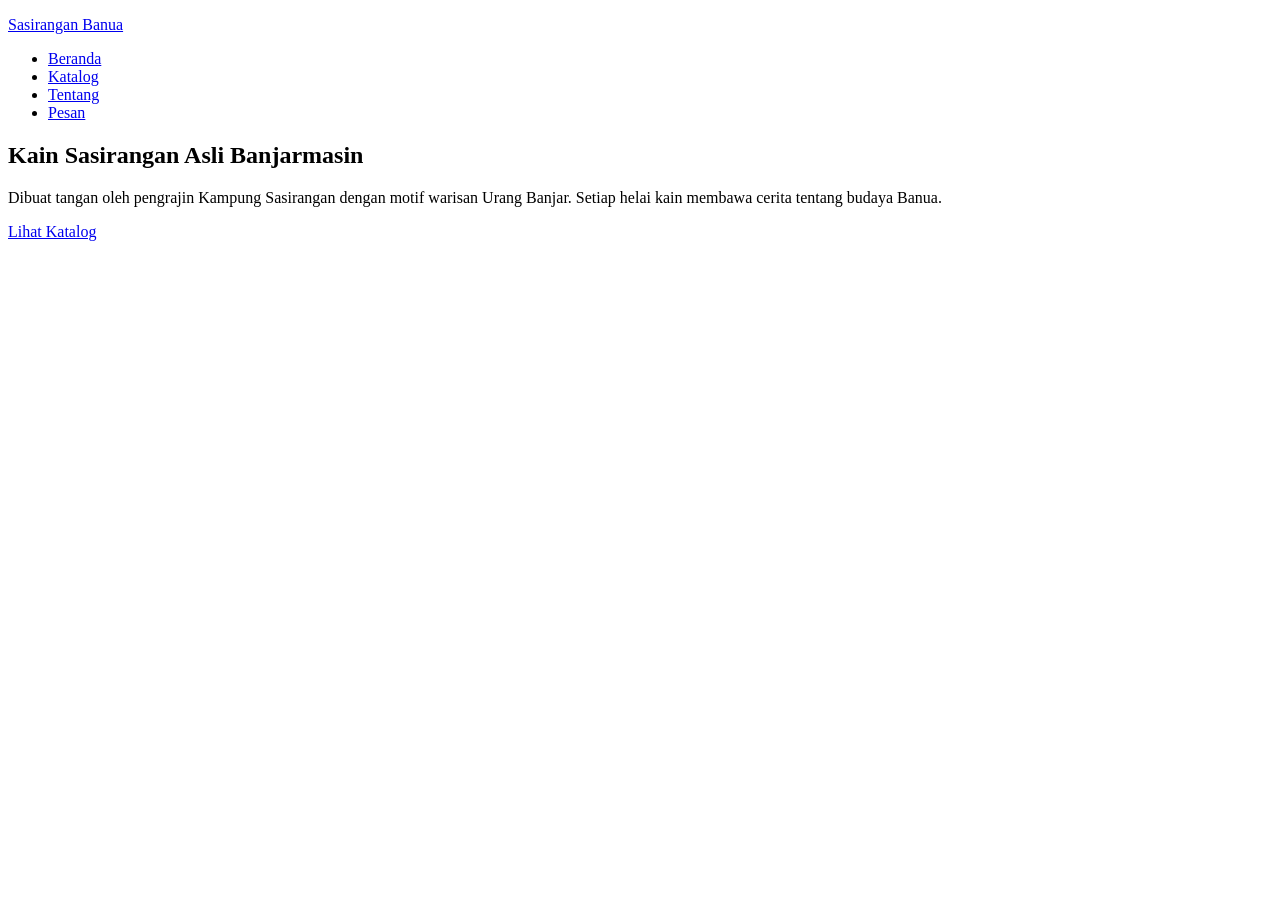
==== index.html @ 4002c0ae "Tambah kerangka halaman beranda" ====
<!DOCTYPE html>
<html lang="id">
<head>
  <meta charset="UTF-8">
  <meta name="viewport" content="width=device-width, initial-scale=1.0">
  <meta name="description" content="Katalog kain dan busana Sasirangan khas Banjarmasin karya pengrajin lokal.">
  <title>Sasirangan Banua | Kain Khas Banjar</title>
</head>
<body>
    <!-- ========== HEADER & NAVIGASI ========== -->
<header class="header-situs">
  <p class="logo"><a href="index.html">Sasirangan Banua</a></p>
  <nav aria-label="Navigasi utama">
    <ul class="menu">
      <li><a href="index.html" aria-current="page">Beranda</a></li>
      <li><a href="#katalog">Katalog</a></li>
      <li><a href="#tentang">Tentang</a></li>
      <li><a href="kontak.html">Pesan</a></li>
    </ul>
  </nav>
</header>
<main>
  <!-- ========== HERO ========== -->
  <section class="hero" id="beranda">
    <h1>Kain Sasirangan Asli Banjarmasin</h1>
    <p>Dibuat tangan oleh pengrajin Kampung Sasirangan dengan motif warisan Urang Banjar.
    Setiap helai kain membawa cerita tentang budaya Banua.</p>
    <a class="tombol" href="#katalog">Lihat Katalog</a>
  </section>
</body>
</html>
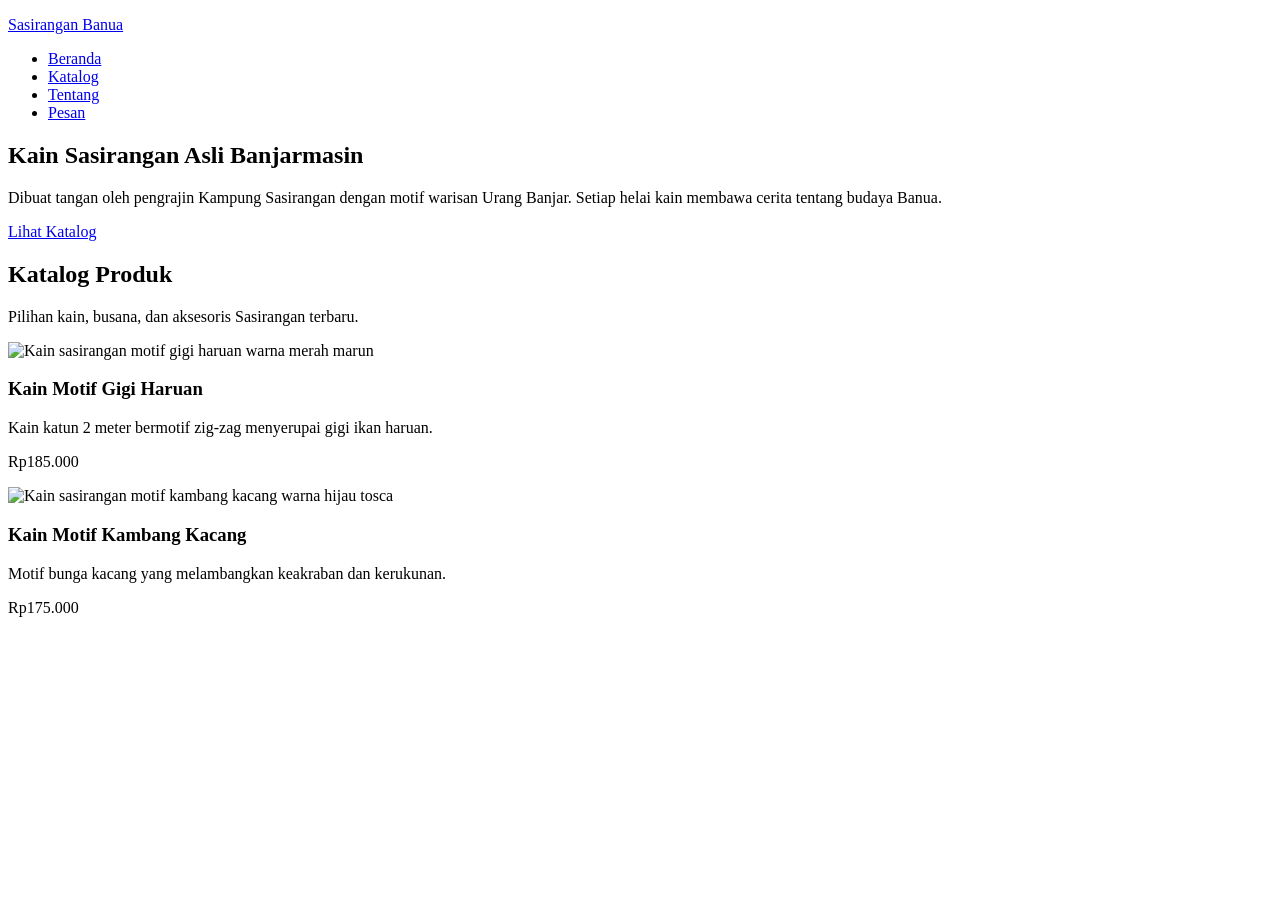
==== commit ae80b395: "Tambah hero dan katalog 6 produk" ====
--- a/index.html
+++ b/index.html
@@ -27,5 +27,32 @@
     Setiap helai kain membawa cerita tentang budaya Banua.</p>
     <a class="tombol" href="#katalog">Lihat Katalog</a>
   </section>
+  <!-- ========== KATALOG ========== -->
+<section class="bagian" id="katalog">
+<h2>Katalog Produk</h2>
+<p>Pilihan kain, busana, dan aksesoris Sasirangan terbaru.</p>
+<div class="katalog-grid">
+<article class="kartu">
+<img src="img/gigi-haruan.svg" alt="Kain sasirangan motif gigi haruan warna merah marun"
+width="600" height="400">
+<div class="kartu-isi">
+<h3>Kain Motif Gigi Haruan</h3>
+<p>Kain katun 2 meter bermotif zig-zag menyerupai gigi ikan haruan.</p>
+<p class="harga">Rp185.000</p>
+</div>
+</article>
+<article class="kartu">
+<img src="img/kambang-kacang.svg" alt="Kain sasirangan motif kambang kacang warna hijau
+tosca"
+width="600" height="400">
+<div class="kartu-isi">
+<h3>Kain Motif Kambang Kacang</h3>
+<p>Motif bunga kacang yang melambangkan keakraban dan kerukunan.</p>
+<p class="harga">Rp175.000</p>
+</div>
+</article>
+<!-- Tambahkan minimal 4 kartu lagi dengan pola yang sama -->
+</div>
+</section>
 </body>
 </html>
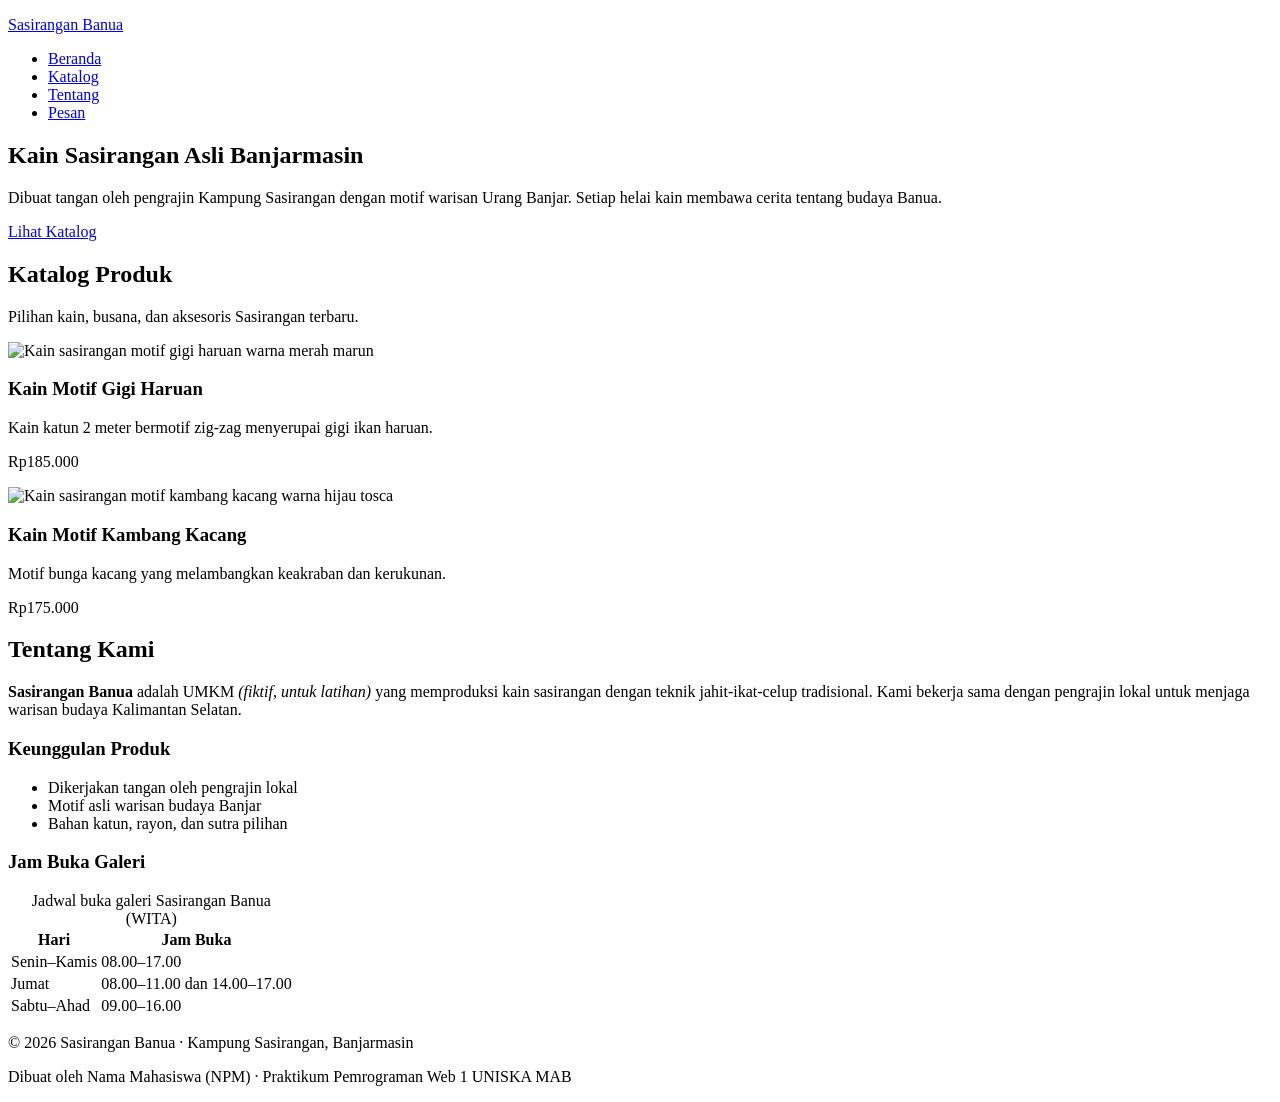
==== commit a5c03082: "Tambah formulir pemesanan di kontak.html." ====
--- a/index.html
+++ b/index.html
@@ -54,5 +54,48 @@
 <!-- Tambahkan minimal 4 kartu lagi dengan pola yang sama -->
 </div>
 </section>
+<!-- ========== TENTANG ========== -->
+<section class="bagian" id="tentang">
+<h2>Tentang Kami</h2>
+<p><strong>Sasirangan Banua</strong> adalah UMKM <em>(fiktif, untuk latihan)</em> yang
+memproduksi kain sasirangan dengan teknik jahit-ikat-celup tradisional. Kami bekerja sama
+dengan pengrajin lokal untuk menjaga warisan budaya Kalimantan Selatan.</p>
+<h3>Keunggulan Produk</h3>
+<ul>
+<li>Dikerjakan tangan oleh pengrajin lokal</li>
+<li>Motif asli warisan budaya Banjar</li>
+<li>Bahan katun, rayon, dan sutra pilihan</li>
+</ul>
+<h3>Jam Buka Galeri</h3>
+<table>
+<caption>Jadwal buka galeri Sasirangan Banua (WITA)</caption>
+<thead>
+<tr>
+<th scope="col">Hari</th>
+<th scope="col">Jam Buka</th>
+</tr>
+</thead>
+<tbody>
+<tr>
+<td>Senin–Kamis</td>
+<td>08.00–17.00</td>
+</tr>
+<tr>
+<td>Jumat</td>
+<td>08.00–11.00 dan 14.00–17.00</td>
+</tr>
+<tr>
+<td>Sabtu–Ahad</td>
+<td>09.00–16.00</td>
+</tr>
+</tbody>
+</table>
+</section>
+</main>
+<!-- ========== FOOTER ========== -->
+<footer class="footer-situs">
+<p>&copy; 2026 Sasirangan Banua &middot; Kampung Sasirangan, Banjarmasin</p>
+<p>Dibuat oleh Nama Mahasiswa (NPM) &middot; Praktikum Pemrograman Web 1 UNISKA MAB</p>
+</footer>
 </body>
 </html>
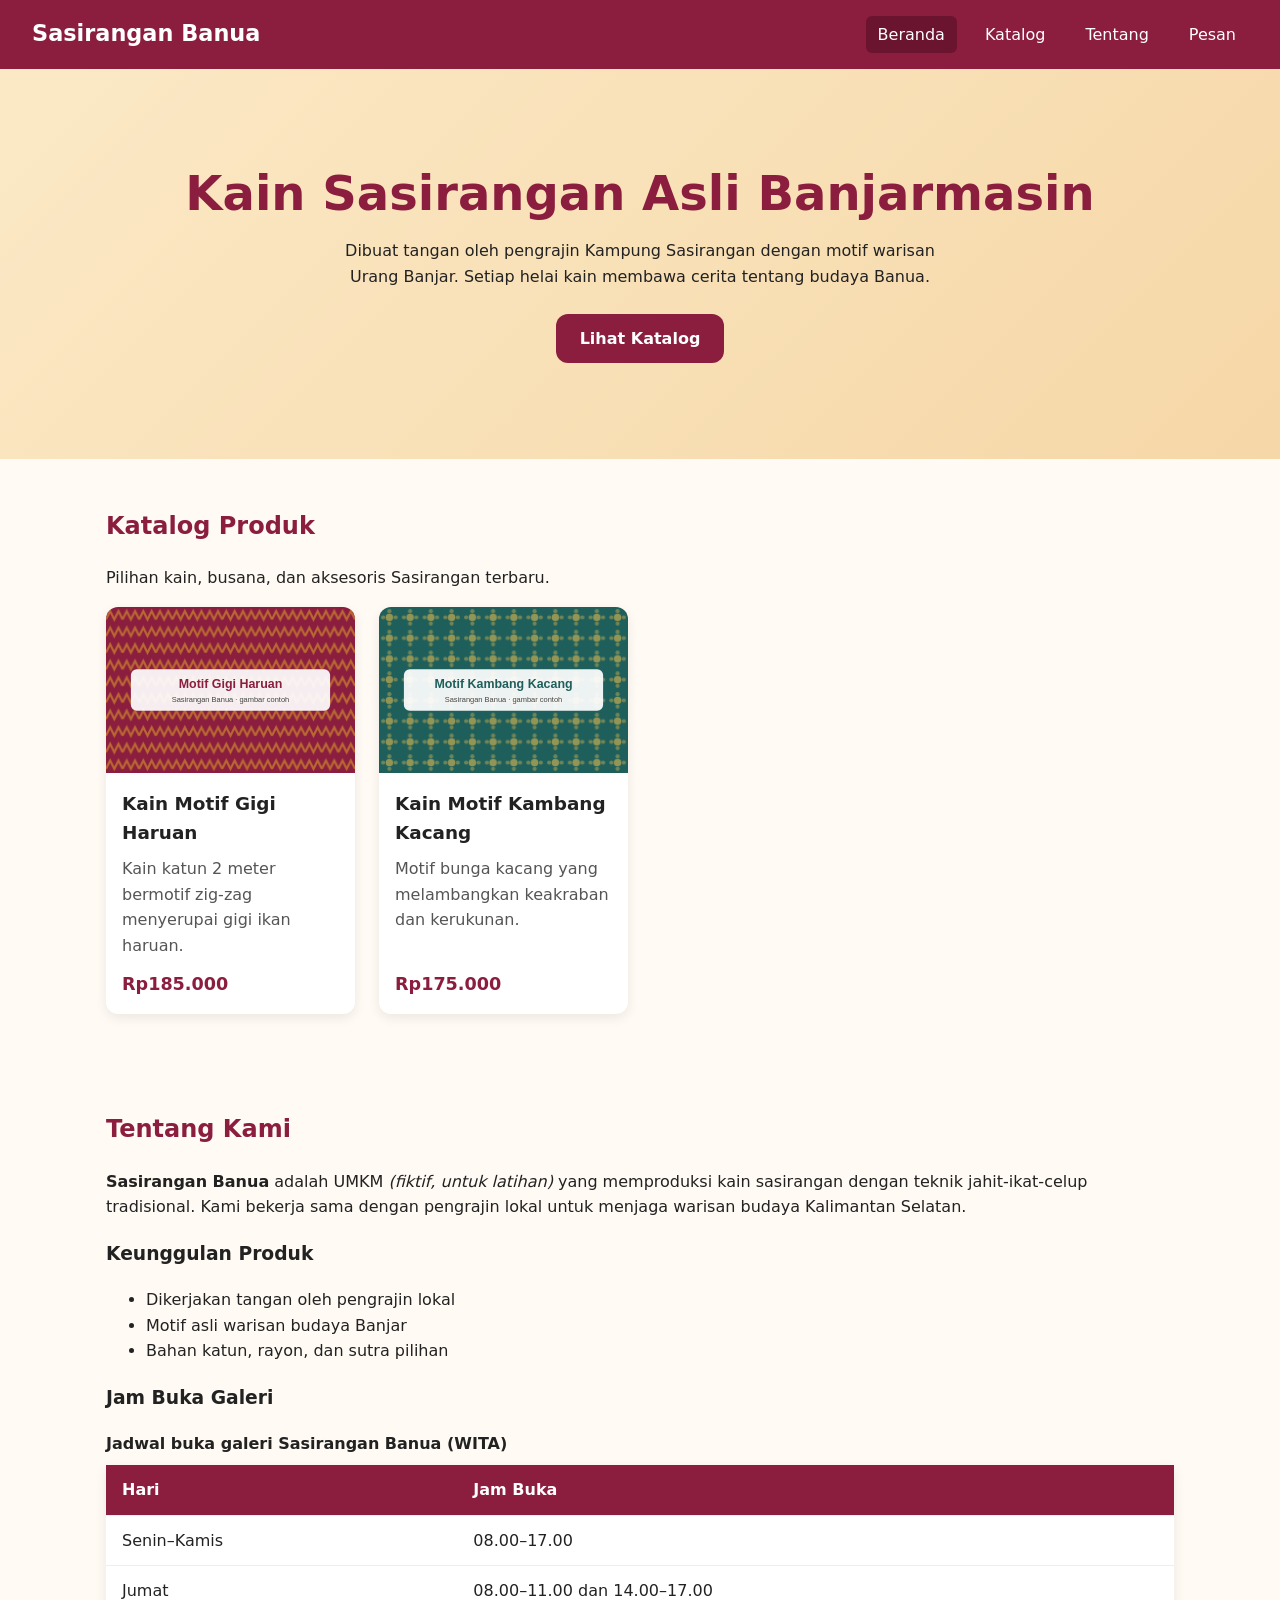
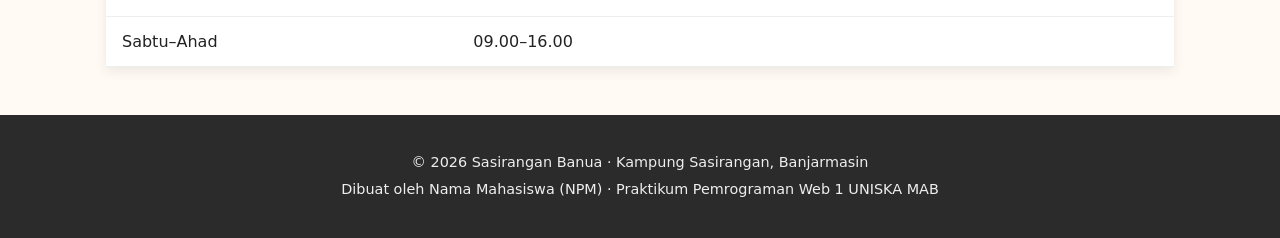
==== commit 33d017e9: "Perbaiki tampilan berdasarkan uji responsif" ====
--- a/index.html
+++ b/index.html
@@ -1,6 +1,7 @@
 <!DOCTYPE html>
 <html lang="id">
 <head>
+  <link rel="stylesheet" href="css/style.css">
   <meta charset="UTF-8">
   <meta name="viewport" content="width=device-width, initial-scale=1.0">
   <meta name="description" content="Katalog kain dan busana Sasirangan khas Banjarmasin karya pengrajin lokal.">
--- a/css/style.css
+++ b/css/style.css
@@ -0,0 +1,287 @@
+/* =========================================================
+ Sasirangan Banua — style.css
+ Pendekatan: mobile-first (gaya dasar untuk HP, lalu
+ disesuaikan untuk layar lebar dengan media query)
+ ========================================================= */
+/* ---------- 1. Variabel (custom properties) ---------- */
+:root {
+ --warna-utama: #8b1e3f; /* merah marun sasirangan */
+ --warna-utama-gelap: #6a142f;
+ --warna-aksen: #e0a526; /* kuning kunyit */
+ --warna-krem: #fbe9c6;
+ --warna-teks: #222222;
+ --warna-teks-lembut: #555555;
+ --warna-latar: #fffaf3;
+ --warna-kartu: #ffffff;
+ --radius: 12px;
+ --bayangan: 0 4px 12px rgba(0, 0, 0, 0.08);
+ --lebar-maks: 1100px;
+}
+/* ---------- 2. Reset ringan & dasar ---------- */
+*,
+*::before,
+*::after {
+ box-sizing: border-box;
+}
+html {
+ scroll-behavior: smooth;
+ scroll-padding-top: 7rem; /* agar judul tidak tertutup header sticky */
+}
+body {
+ margin: 0;
+ font-family: "Segoe UI", system-ui, -apple-system, Roboto, Arial, sans-serif;
+ font-size: 1rem;
+ line-height: 1.6;
+ color: var(--warna-teks);
+ background-color: var(--warna-latar);
+}
+img {
+ display: block;
+ max-width: 100%;
+ height: auto;
+ }
+a {
+ color: var(--warna-utama);
+}
+/* Penanda fokus untuk pengguna keyboard — JANGAN dihapus */
+a:focus-visible,
+button:focus-visible,
+input:focus-visible,
+select:focus-visible,
+textarea:focus-visible {
+ outline: 3px solid var(--warna-utama-gelap);
+ outline-offset: 2px;
+}
+/* ---------- 3. Header & navigasi (Flexbox) ---------- */
+.header-situs {
+ position: sticky;
+ top: 0;
+ z-index: 10;
+ display: flex;
+ flex-direction: column; /* HP: logo di atas menu */
+ align-items: center;
+ gap: 0.5rem;
+ padding: 1rem;
+ background-color: var(--warna-utama);
+ color: #ffffff;
+}
+.logo {
+ margin: 0;
+ font-size: 1.4rem;
+ font-weight: 700;
+}
+.logo a {
+ color: inherit;
+ text-decoration: none;
+}
+.menu {
+ display: flex;
+ flex-wrap: wrap;
+ justify-content: center;
+ gap: 0.25rem 1rem;
+ margin: 0;
+ padding: 0;
+ list-style: none;
+}
+.menu a {
+ display: block;
+ padding: 0.35rem 0.75rem;
+ border-radius: 6px;
+ color: #ffffff;
+ text-decoration: none;
+ }
+.menu a:hover,
+.menu a[aria-current="page"] {
+ background-color: var(--warna-utama-gelap);
+}
+.header-situs a:focus-visible {
+ outline-color: #ffffff; /* fokus putih agar terlihat di latar header yang gelap */
+}
+/* ---------- 4. Hero ---------- */
+.hero {
+ padding: 4rem 1rem;
+ text-align: center;
+ background: linear-gradient(135deg, var(--warna-krem), #f6d7a7);
+}
+.hero h1 {
+ margin: 0 0 1rem;
+ font-size: clamp(1.8rem, 5vw, 3rem);
+ line-height: 1.2;
+ color: var(--warna-utama);
+}
+.hero p {
+ max-width: 40rem;
+ margin: 0 auto 1.5rem;
+}
+/* ---------- 5. Tombol ---------- */
+.tombol {
+ display: inline-block;
+ padding: 0.75rem 1.5rem;
+ border: none;
+ border-radius: var(--radius);
+ background-color: var(--warna-utama);
+ color: #ffffff;
+ font: inherit;
+ font-weight: 600;
+ text-decoration: none;
+ cursor: pointer;
+ transition: background-color 0.2s ease, transform 0.2s ease;
+}
+.tombol:hover {
+ background-color: var(--warna-utama-gelap);
+ transform: translateY(-2px);
+}
+/* ---------- 6. Bagian (section) umum ---------- */
+.bagian {
+ max-width: var(--lebar-maks);
+ margin-inline: auto;
+ padding: 3rem 1rem;
+}
+.bagian h1,
+.bagian h2 {
+ margin-top: 0;
+ color: var(--warna-utama);
+}
+/* ---------- 7. Katalog (CSS Grid) ---------- */
+.katalog-grid {
+ display: grid;
+ grid-template-columns: repeat(auto-fill, minmax(240px, 1fr));
+ gap: 1.5rem;
+}
+.kartu {
+ display: flex;
+ flex-direction: column;
+ overflow: hidden;
+ border-radius: var(--radius);
+ background-color: var(--warna-kartu);
+ box-shadow: var(--bayangan);
+ transition: transform 0.2s ease;
+}
+.kartu:hover {
+ transform: translateY(-4px);
+}
+.kartu img {
+ width: 100%;
+ aspect-ratio: 3 / 2;
+ object-fit: cover;
+}
+.kartu-isi {
+ display: flex;
+ flex-direction: column;
+ flex-grow: 1; /* isi kartu mengisi sisa tinggi */
+ padding: 1rem;
+}
+.kartu h3 {
+ margin: 0 0 0.5rem;
+ font-size: 1.15rem;
+}
+.kartu p {
+ margin: 0 0 0.75rem;
+ color: var(--warna-teks-lembut);
+}
+.kartu .harga {
+ margin-top: auto; /* harga selalu di bagian bawah kartu */
+ margin-bottom: 0;
+ font-size: 1.1rem;
+ font-weight: 700;
+ color: var(--warna-utama);
+}
+/* ---------- 8. Tabel ---------- */
+table {
+ width: 100%;
+ border-collapse: collapse;
+ background-color: var(--warna-kartu);
+ box-shadow: var(--bayangan);
+}
+caption {
+ margin-bottom: 0.5rem;
+ font-weight: 600;
+ text-align: left;
+}
+th,
+td {
+ padding: 0.75rem 1rem;
+ border-bottom: 1px solid #eeeeee;
+ text-align: left;
+}
+thead th {
+ background-color: var(--warna-utama);
+ color: #ffffff;
+}
+/* ---------- 9. Formulir ---------- */
+.form-pesan {
+ display: grid;
+ gap: 1rem;
+ max-width: 40rem;
+ padding: 1.5rem;
+ border-radius: var(--radius);
+ background-color: var(--warna-kartu);
+ box-shadow: var(--bayangan);
+}
+.kolom {
+ display: flex;
+ flex-direction: column;
+ gap: 0.35rem;
+}
+label,
+legend {
+ font-weight: 600;
+}
+input,
+select,
+textarea {
+ width: 100%;
+ padding: 0.65rem 0.75rem;
+ border: 1px solid #b5b5b5;
+ border-radius: 8px;
+ font: inherit;
+}
+fieldset {
+ display: flex;
+ flex-direction: column;
+ gap: 0.35rem;
+ border: 1px solid #dddddd;
+ border-radius: 8px;
+}
+fieldset label,
+.cek {
+ display: flex;
+ align-items: center;
+ gap: 0.5rem;
+ font-weight: 400;
+}
+input[type="radio"],
+input[type="checkbox"] {
+ width: auto;
+}
+/* ---------- 10. Footer ---------- */
+.footer-situs {
+ padding: 2rem 1rem;
+ background-color: #2b2b2b;
+ color: #eeeeee;
+ font-size: 0.9rem;
+ text-align: center;
+}
+.footer-situs p {
+ margin: 0.25rem 0;
+}
+/* ---------- 11. Responsif: tablet & desktop ---------- */
+@media (min-width: 768px) {
+ .header-situs {
+ flex-direction: row; /* logo kiri, menu kanan */
+ justify-content: space-between;
+ padding-inline: 2rem;
+ }
+ .hero {
+ padding: 6rem 2rem;
+ }
+}
+/* Hormati pengguna yang tidak ingin banyak animasi */
+@media (prefers-reduced-motion: reduce) {
+ html {
+ scroll-behavior: auto;
+ }
+ * {
+ transition: none !important;
+ }
+}
